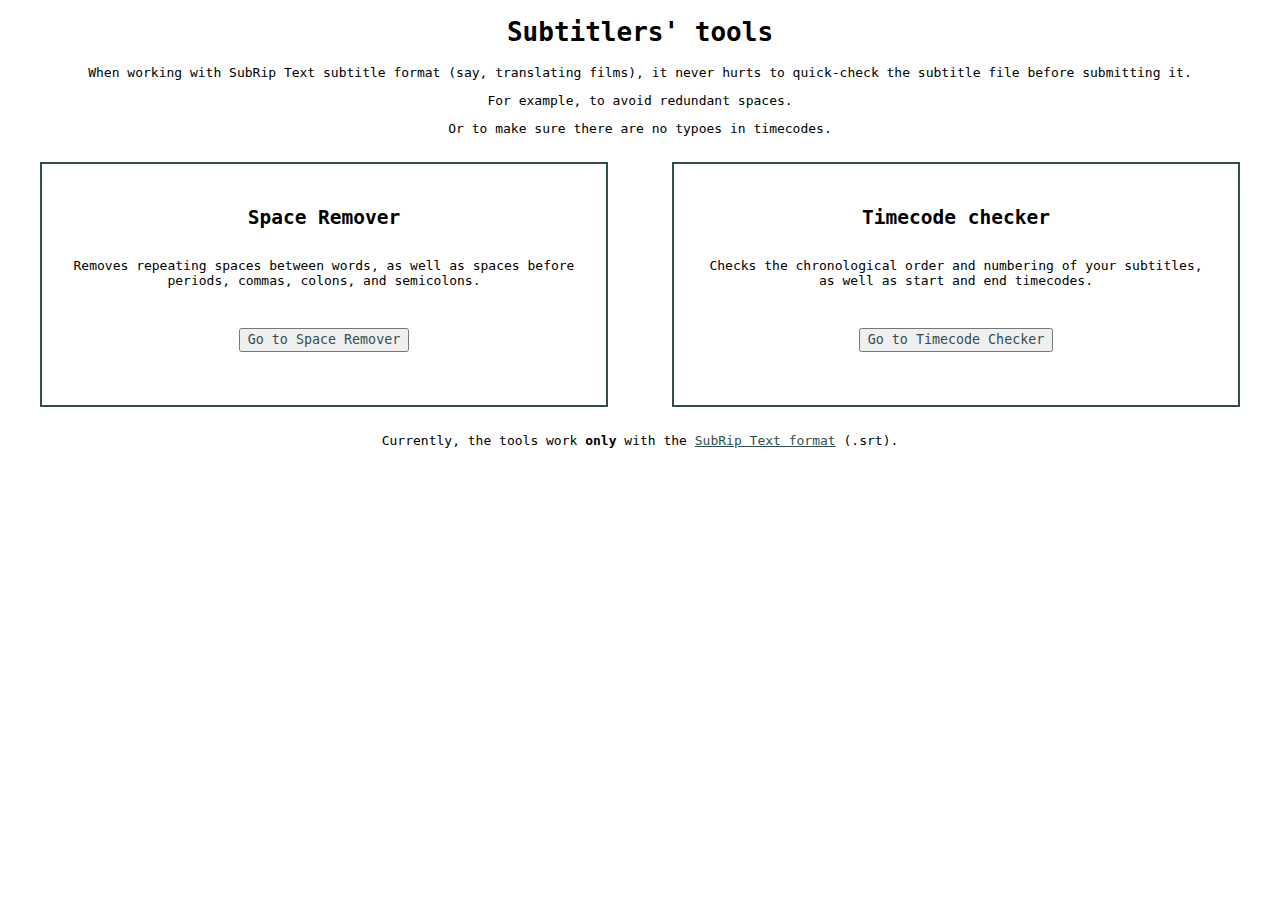
==== index.html @ d63346fd "bring together subtitle regex tools, create index.html linking to the tool pages" ====
<!DOCTYPE html>
<html lang="en">
<head>
    <meta charset="UTF-8">
    <meta name="viewport" content="width=device-width, initial-scale=1.0">
    <title>Subtitlers' Tools</title>
    <link rel="stylesheet" href="style.css">
</head>
<body>
    <header>
        <h1>Subtitlers' tools</h1>
        <p>When working with SubRip Text subtitle format (say, translating films), it never hurts to quick-check the subtitle file before submitting it.</p>
        <p>For example, to avoid redundant spaces.</p>
        <p>Or to make sure there are no typoes in timecodes.</p>
    </header>
    <main>
        <section class="card">
            <h2>Space Remover</h2>
            <p>Removes repeating spaces between words, as well as spaces before periods, commas, colons, and semicolons.</p>
            <button><a href="/space-remover.html">Go to Space Remover</a></button>
        </section>
            
        <section class="card">
            <h2>Timecode checker</h2>
            <p>Checks the chronological order and numbering of your subtitles, as well as start and end timecodes.</p>
            <button><a href="/timecode-checker.html">Go to Timecode Checker</a></button>
        </section>
    </main>
    <footer>
        <p>Currently, the tools work <strong>only</strong> with the <a href="https://en.wikipedia.org/wiki/SubRip" target="_blank" rel="noopener noreferrer">SubRip Text format</a> (.srt).</p>
    </footer>
</body>
</html>
---- style.css ----
* {
    font-family: monospace;
    box-sizing: border-box;
}
header, footer {
    text-align: center;
    padding: 0 2em;
}
main {
    display: flex;
    flex-wrap: wrap;
    justify-content: space-between;
    margin: 2em auto;
}
section {
    display: flex;
    flex-direction: column;
    justify-content: start;
    width: 45%;
    margin: 0 calc(10% / 4);
    text-align: center;
}
.card {
    border: 2px solid darkslategrey;
    padding: 2em;
    justify-content: space-evenly;
}
label, .label {
    margin: 0 0 1em 0;
    font-size: 120%;
}
#checkedOutput {
    height: 100%;
    border: 1px solid rgb(118, 118, 118);
    border-radius: 3px;
    padding: 0 .5em;
}
ul {
    text-align: start;
    padding-inline-start: 1em;
    padding-inline-end: 1em;
    list-style-position: inside;
}
li {
    padding: .5em;
}
button {
    display: block;
    margin: 2em auto;
    padding: .2em .5em;
}
button a {
  text-decoration: none;
}
footer {
    display: flex;
    flex-direction: column;
    align-items: center;
    margin-top: 2em;
}
footer p {
    margin-top: 0;
}
a {
    color: darkslategray;
}
.correct {
    background-color: lightgreen;
}
.error {
    background-color: lightsalmon;
}
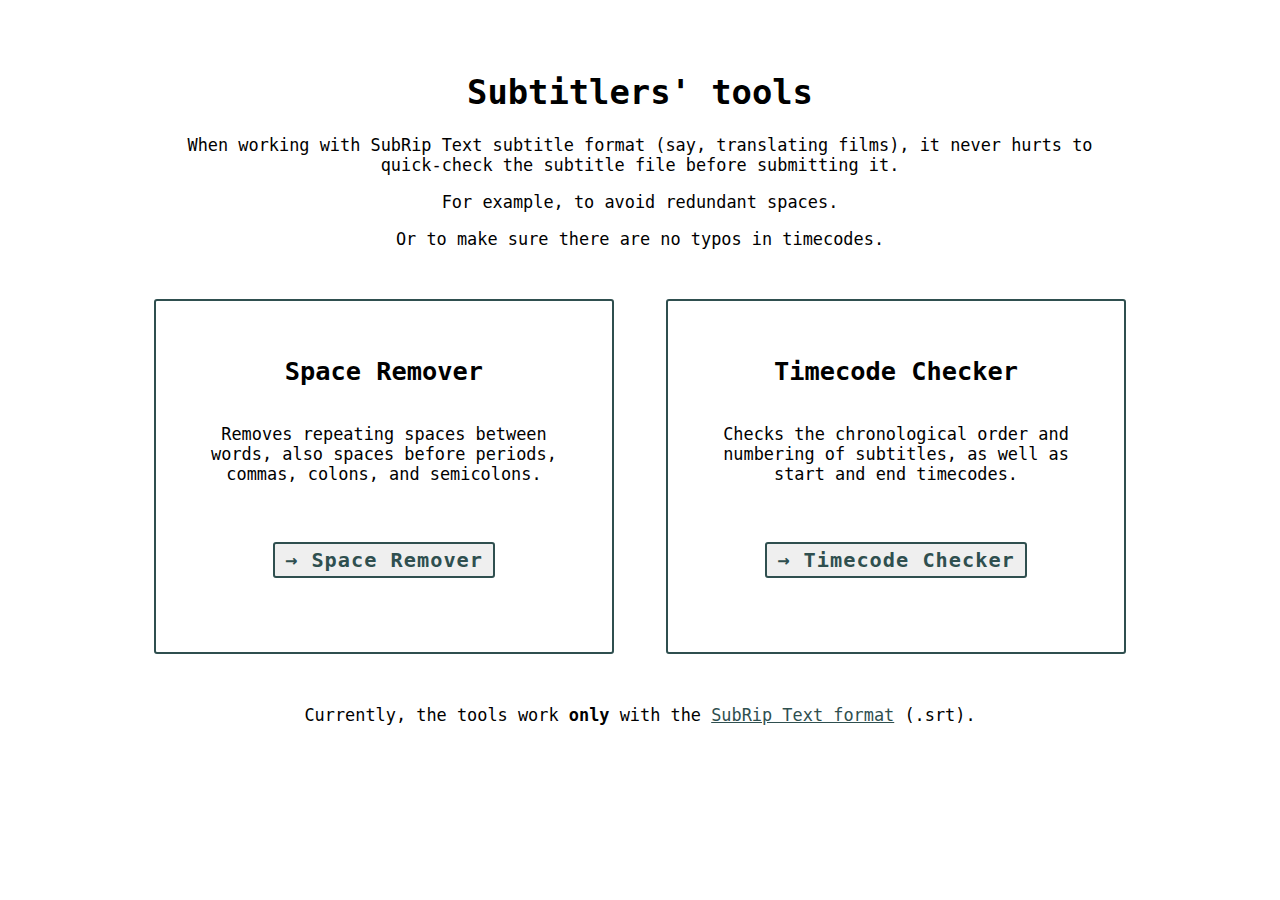
==== commit 6378efd8: "tidy up styling, add media queries" ====
--- a/index.html
+++ b/index.html
@@ -11,19 +11,19 @@
         <h1>Subtitlers' tools</h1>
         <p>When working with SubRip Text subtitle format (say, translating films), it never hurts to quick-check the subtitle file before submitting it.</p>
         <p>For example, to avoid redundant spaces.</p>
-        <p>Or to make sure there are no typoes in timecodes.</p>
+        <p>Or to make sure there are no typos in timecodes.</p>
     </header>
     <main>
         <section class="card">
             <h2>Space Remover</h2>
-            <p>Removes repeating spaces between words, as well as spaces before periods, commas, colons, and semicolons.</p>
-            <button><a href="/space-remover.html">Go to Space Remover</a></button>
+            <p>Removes repeating spaces between words, also spaces before periods, commas, colons, and semicolons.</p>
+            <button><a href="space-remover.html">&rarr; Space Remover</a></button>
         </section>
             
         <section class="card">
-            <h2>Timecode checker</h2>
-            <p>Checks the chronological order and numbering of your subtitles, as well as start and end timecodes.</p>
-            <button><a href="/timecode-checker.html">Go to Timecode Checker</a></button>
+            <h2>Timecode Checker</h2>
+            <p>Checks the chronological order and numbering of subtitles, as well as start and end timecodes.</p>
+            <button><a href="timecode-checker.html">&rarr; Timecode Checker</a></button>
         </section>
     </main>
     <footer>
--- a/style.css
+++ b/style.css
@@ -2,15 +2,22 @@
     font-family: monospace;
     box-sizing: border-box;
 }
+body {
+    width: 95%;
+    margin: auto;
+}
 header, footer {
     text-align: center;
-    padding: 0 2em;
+    padding: 1em 2em;
+}
+header {
+    margin-top: 2em;
 }
 main {
     display: flex;
     flex-wrap: wrap;
     justify-content: space-between;
-    margin: 2em auto;
+    margin: 1em auto;
 }
 section {
     display: flex;
@@ -22,6 +29,7 @@
 }
 .card {
     border: 2px solid darkslategrey;
+    border-radius: 3px;
     padding: 2em;
     justify-content: space-evenly;
 }
@@ -29,9 +37,17 @@
     margin: 0 0 1em 0;
     font-size: 120%;
 }
+textarea {
+    border-image: none;
+    border: 2px solid darkslategrey;
+    border-radius: 3px;
+}
+div#checkedOutput {
+    min-height: 5em;
+}
 #checkedOutput {
     height: 100%;
-    border: 1px solid rgb(118, 118, 118);
+    border: 2px solid darkslategrey;
     border-radius: 3px;
     padding: 0 .5em;
 }
@@ -48,9 +64,20 @@
     display: block;
     margin: 2em auto;
     padding: .2em .5em;
+    border-image: none;
+    border: 2px solid darkslategrey;
+    border-radius: 3px;
+    font-weight: bold;
+    letter-spacing: 1px;
+    color: darkslategrey;
+    font-size: 120%;
 }
 button a {
   text-decoration: none;
+}
+button:hover, button:hover a {
+    background-color: darkslategrey;
+    color: white;
 }
 footer {
     display: flex;
@@ -62,7 +89,7 @@
     margin-top: 0;
 }
 a {
-    color: darkslategray;
+    color: darkslategrey;
 }
 .correct {
     background-color: lightgreen;
@@ -70,3 +97,22 @@
 .error {
     background-color: lightsalmon;
 }
+@media (max-width: 450px) {
+    section {
+        width: 90%;
+        margin: auto;
+    }
+    section:nth-child(1) {
+        margin-bottom: 2em;
+    }
+}
+@media (min-width: 1000px) {
+    body {
+        width: 80%;
+        margin: auto;
+        font-size: 130%;
+    }
+    button {
+        font-size: 120%;
+    }
+}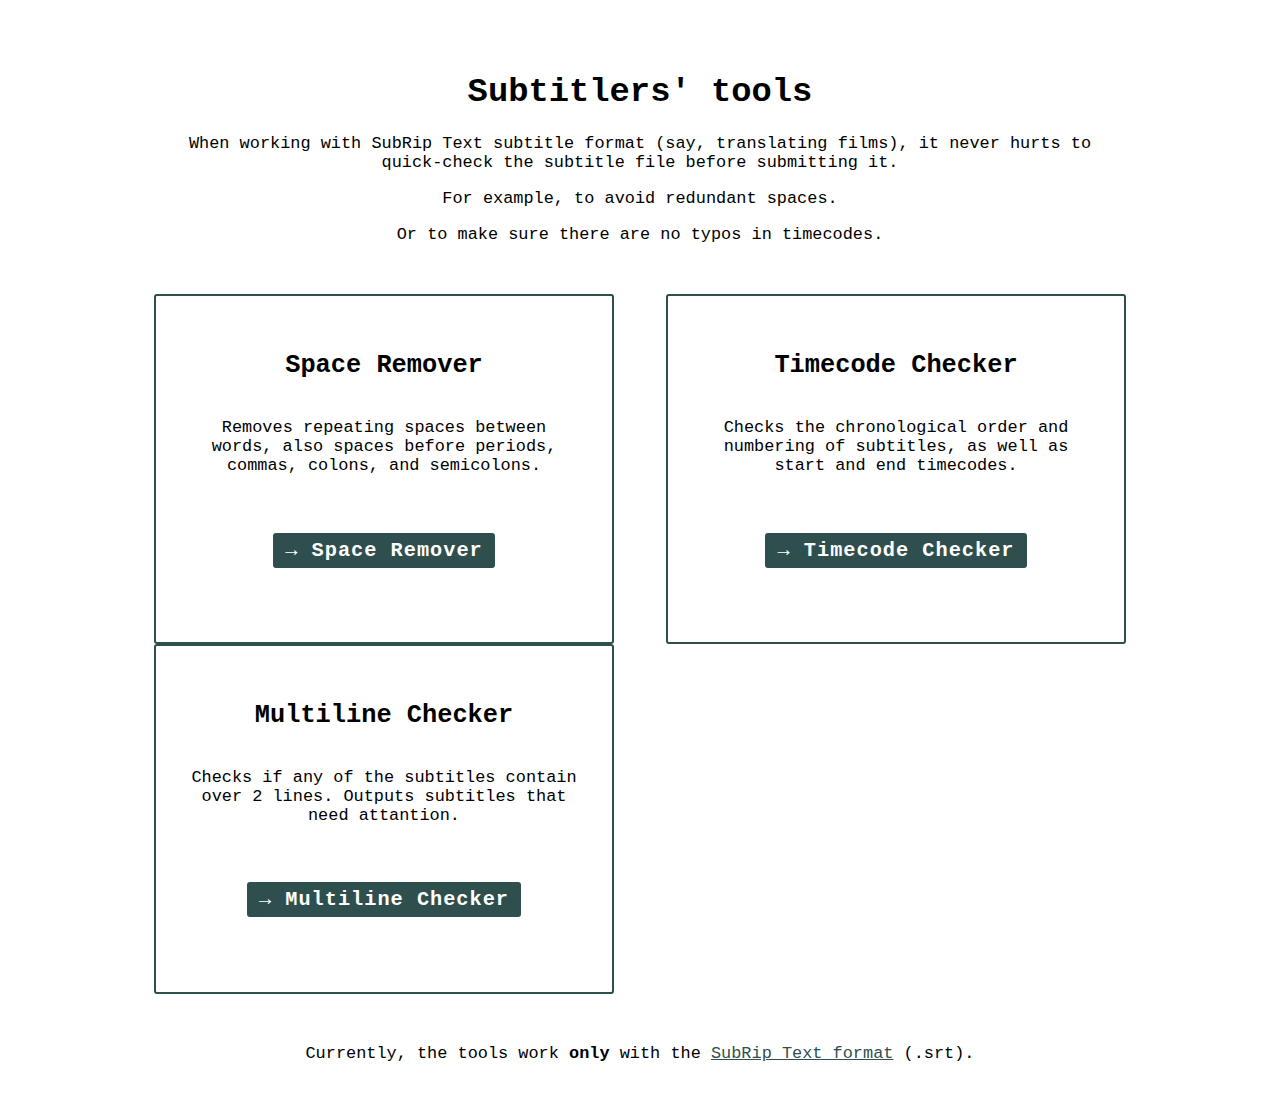
==== commit b482cf55: "make a few minor functional edits, add a card in index.html" ====
--- a/index.html
+++ b/index.html
@@ -25,6 +25,12 @@
             <p>Checks the chronological order and numbering of subtitles, as well as start and end timecodes.</p>
             <button><a href="timecode-checker.html">&rarr; Timecode Checker</a></button>
         </section>
+
+        <section class="card">
+            <h2>Multiline Checker</h2>
+            <p>Checks if any of the subtitles contain over 2 lines. Outputs subtitles that need attantion.</p>
+            <button><a href="multiline-checker.html">&rarr; Multiline Checker</a></button>
+        </section>
     </main>
     <footer>
         <p>Currently, the tools work <strong>only</strong> with the <a href="https://en.wikipedia.org/wiki/SubRip" target="_blank" rel="noopener noreferrer">SubRip Text format</a> (.srt).</p>
--- a/style.css
+++ b/style.css
@@ -69,15 +69,17 @@
     border-radius: 3px;
     font-weight: bold;
     letter-spacing: 1px;
-    color: darkslategrey;
+    background-color: darkslategrey;
+    color: white;
     font-size: 120%;
 }
 button a {
   text-decoration: none;
+  color: white;
 }
 button:hover, button:hover a {
-    background-color: darkslategrey;
-    color: white;
+    background-color: white;
+    color: darkslategrey;
 }
 footer {
     display: flex;
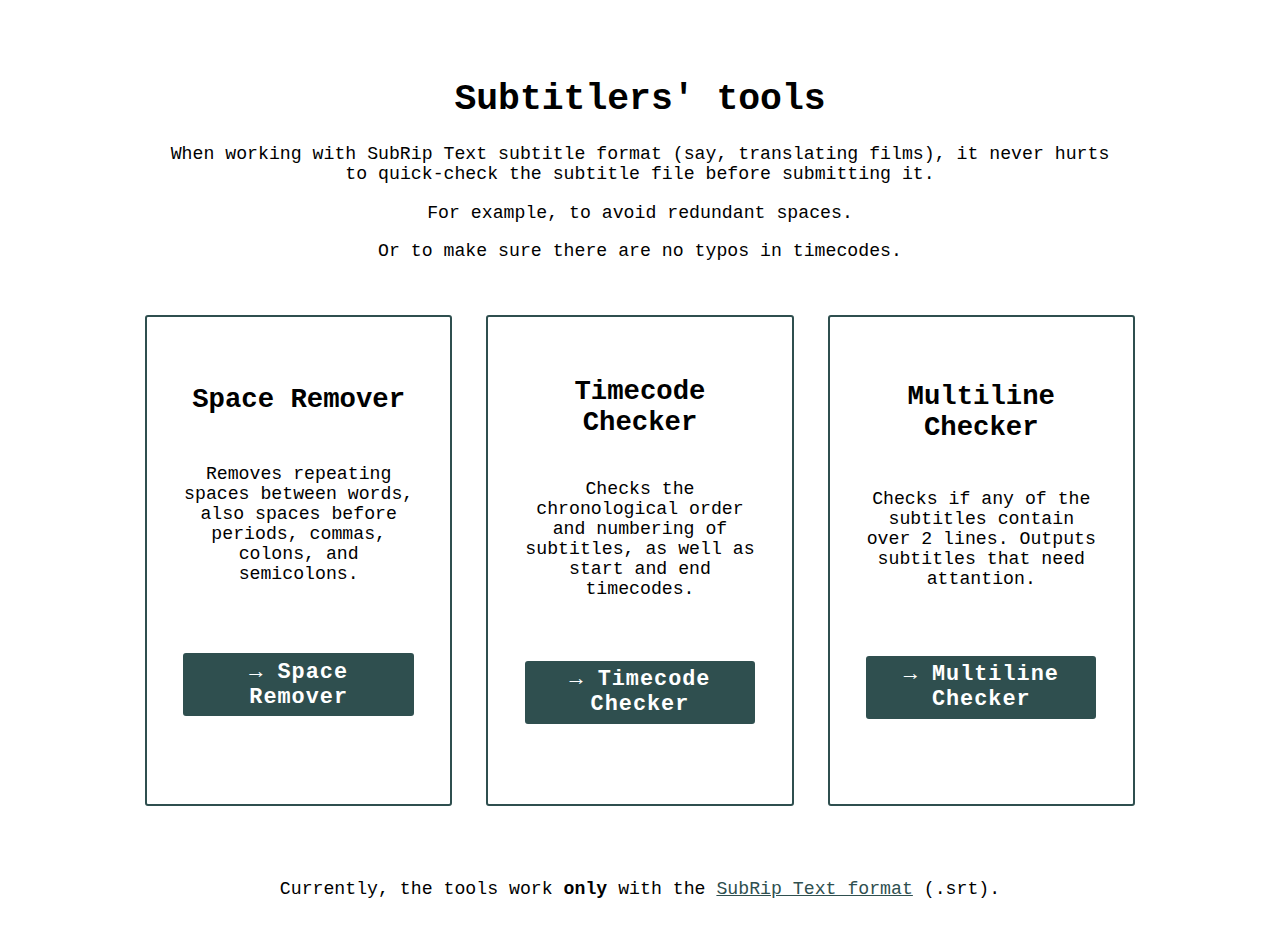
==== commit 4f30b2b7: "adjust media queries" ====
--- a/index.html
+++ b/index.html
@@ -13,7 +13,7 @@
         <p>For example, to avoid redundant spaces.</p>
         <p>Or to make sure there are no typos in timecodes.</p>
     </header>
-    <main>
+    <main class="cards">
         <section class="card">
             <h2>Space Remover</h2>
             <p>Removes repeating spaces between words, also spaces before periods, commas, colons, and semicolons.</p>
--- a/style.css
+++ b/style.css
@@ -3,7 +3,7 @@
     box-sizing: border-box;
 }
 body {
-    width: 95%;
+    width: 90%;
     margin: auto;
 }
 header, footer {
@@ -19,6 +19,9 @@
     justify-content: space-between;
     margin: 1em auto;
 }
+.cards {
+    margin: 0 auto;
+}
 section {
     display: flex;
     flex-direction: column;
@@ -32,6 +35,7 @@
     border-radius: 3px;
     padding: 2em;
     justify-content: space-evenly;
+    margin: 1em auto;
 }
 label, .label {
     margin: 0 0 1em 0;
@@ -100,7 +104,7 @@
     background-color: lightsalmon;
 }
 @media (max-width: 450px) {
-    section {
+    section, .card {
         width: 90%;
         margin: auto;
     }
@@ -108,6 +112,12 @@
         margin-bottom: 2em;
     }
 }
+@media (max-width: 550px) {
+    .card {
+        width: 80%;
+    }
+}
+
 @media (min-width: 1000px) {
     body {
         width: 80%;
@@ -117,4 +127,15 @@
     button {
         font-size: 120%;
     }
+}
+@media (min-width: 1100px) {
+    body {
+        font-size: 140%;
+    }
+    .card {
+        width: 30%;
+    }
+    button {
+        font-size: 120%;
+    }
 }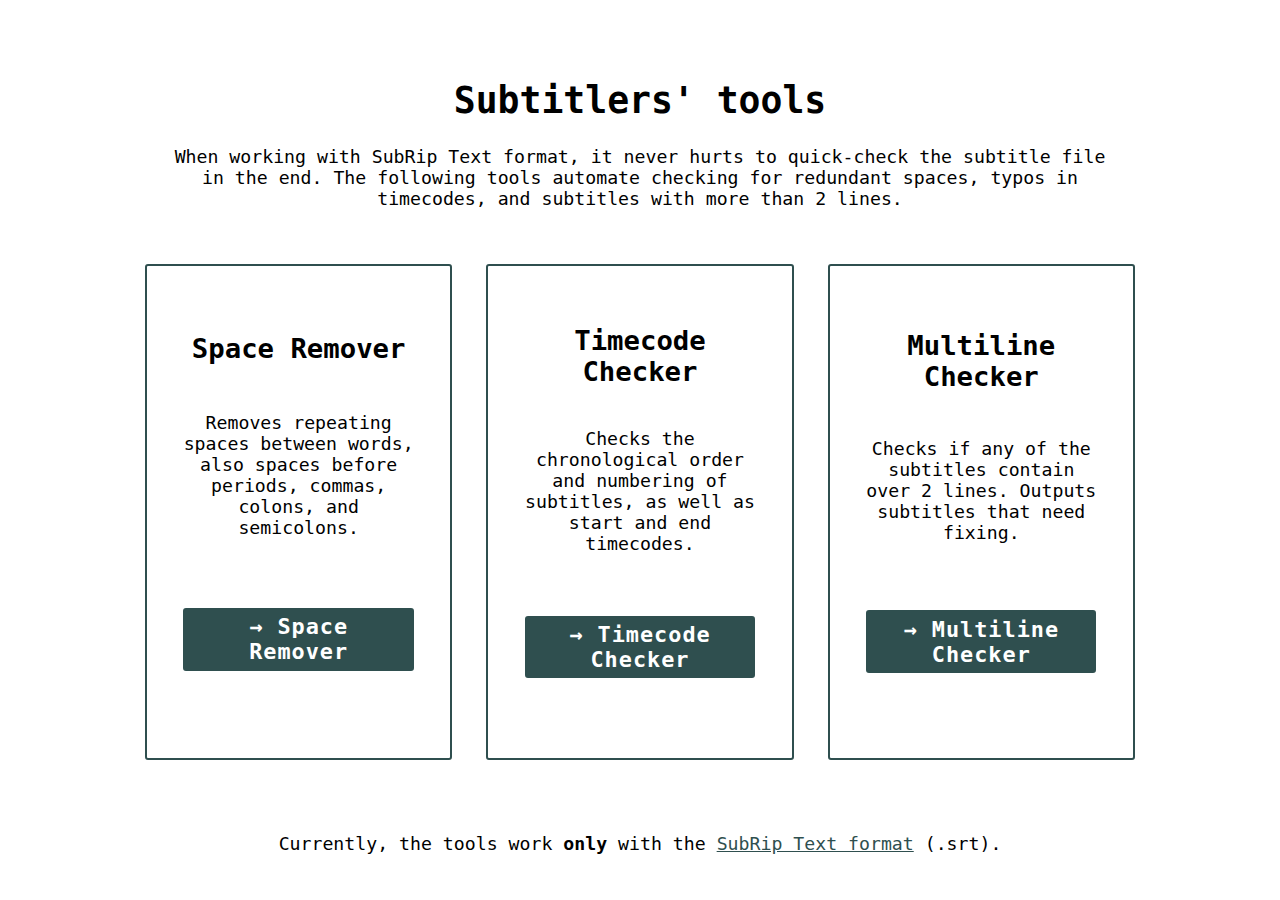
==== commit 37035480: "fix index.html text" ====
--- a/index.html
+++ b/index.html
@@ -9,9 +9,7 @@
 <body>
     <header>
         <h1>Subtitlers' tools</h1>
-        <p>When working with SubRip Text subtitle format (say, translating films), it never hurts to quick-check the subtitle file before submitting it.</p>
-        <p>For example, to avoid redundant spaces.</p>
-        <p>Or to make sure there are no typos in timecodes.</p>
+        <p>When working with SubRip Text format, it never hurts to quick-check the subtitle file in the end. The following tools automate checking for redundant spaces, typos in timecodes, and subtitles with more than 2 lines.</p>
     </header>
     <main class="cards">
         <section class="card">
@@ -28,7 +26,7 @@
 
         <section class="card">
             <h2>Multiline Checker</h2>
-            <p>Checks if any of the subtitles contain over 2 lines. Outputs subtitles that need attantion.</p>
+            <p>Checks if any of the subtitles contain over 2 lines. Outputs subtitles that need fixing.</p>
             <button><a href="multiline-checker.html">&rarr; Multiline Checker</a></button>
         </section>
     </main>
--- a/style.css
+++ b/style.css
@@ -56,12 +56,16 @@
     padding: 0 .5em;
 }
 ul {
-    text-align: start;
     padding-inline-start: 1em;
     padding-inline-end: 1em;
     list-style-position: inside;
 }
-li {
+section ul {
+    text-align: start;
+    
+    
+}
+section ul li {
     padding: .5em;
 }
 button {
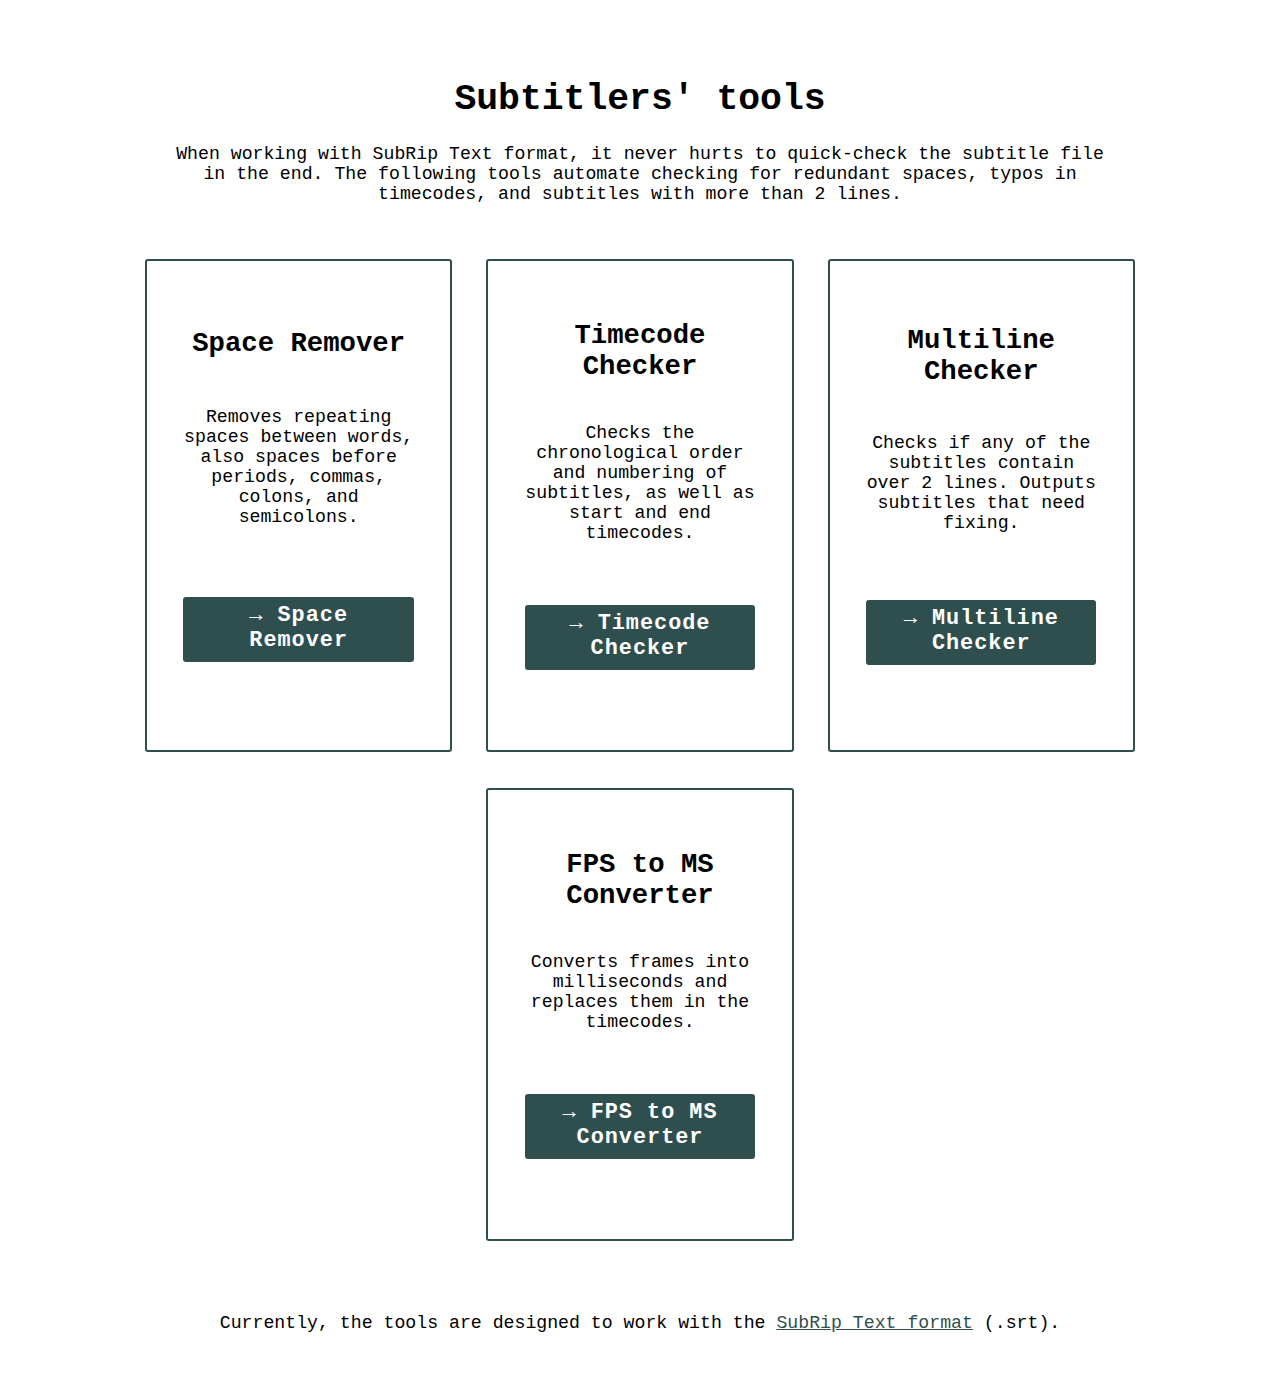
==== commit 67573cef: "add fps to ms converter to the main page" ====
--- a/index.html
+++ b/index.html
@@ -15,23 +15,29 @@
         <section class="card">
             <h2>Space Remover</h2>
             <p>Removes repeating spaces between words, also spaces before periods, commas, colons, and semicolons.</p>
-            <button><a href="space-remover.html">&rarr; Space Remover</a></button>
+            <button><a href="space-remover/space-remover.html">&rarr; Space Remover</a></button>
         </section>
             
         <section class="card">
             <h2>Timecode Checker</h2>
             <p>Checks the chronological order and numbering of subtitles, as well as start and end timecodes.</p>
-            <button><a href="timecode-checker.html">&rarr; Timecode Checker</a></button>
+            <button><a href="timecode-checker/timecode-checker.html">&rarr; Timecode Checker</a></button>
         </section>
 
         <section class="card">
             <h2>Multiline Checker</h2>
             <p>Checks if any of the subtitles contain over 2 lines. Outputs subtitles that need fixing.</p>
-            <button><a href="multiline-checker.html">&rarr; Multiline Checker</a></button>
+            <button><a href="multiline-checker/multiline-checker.html">&rarr; Multiline Checker</a></button>
+        </section>
+
+        <section class="card">
+            <h2>FPS to MS Converter</h2>
+            <p>Converts frames into milliseconds and replaces them in the timecodes.</p>
+            <button><a href="fps-ms-converter/fps-ms-converter.html">&rarr; FPS to MS Converter</a></button>
         </section>
     </main>
     <footer>
-        <p>Currently, the tools work <strong>only</strong> with the <a href="https://en.wikipedia.org/wiki/SubRip" target="_blank" rel="noopener noreferrer">SubRip Text format</a> (.srt).</p>
+        <p>Currently, the tools are designed to work with the <a href="https://en.wikipedia.org/wiki/SubRip" target="_blank" rel="noopener noreferrer">SubRip Text format</a> (.srt).</p>
     </footer>
 </body>
 </html>--- a/style.css
+++ b/style.css
@@ -13,6 +13,26 @@
 header {
     margin-top: 2em;
 }
+.fps-section {
+    padding: 0.5rem 1.5rem 1.5rem;
+    border: 2px solid darkslategrey;
+    border-radius: 3px;
+    background-image: repeating-linear-gradient(45deg, darkslategrey, darkslategrey 5px, darkslategrey 7px, white 7px, white 9px);
+}
+.fps-section h2 {
+    background-color: white;
+    border: 2px solid darkslategrey;
+    border-radius: 3px;
+    font-weight: 400;
+    width: fit-content;
+    margin: 0.8rem auto;
+    padding: 0.5rem 1.5rem 0.8rem;
+}
+#framerate-input {
+    border: 2px solid darkslategrey;
+    border-radius: 3px;
+}
+
 main {
     display: flex;
     flex-wrap: wrap;
@@ -55,15 +75,11 @@
     border-radius: 3px;
     padding: 0 .5em;
 }
-ul {
+section ul {
     padding-inline-start: 1em;
     padding-inline-end: 1em;
     list-style-position: inside;
-}
-section ul {
     text-align: start;
-    
-    
 }
 section ul li {
     padding: .5em;
@@ -71,7 +87,7 @@
 button {
     display: block;
     margin: 2em auto;
-    padding: .2em .5em;
+    padding: .2em .5em .3em;
     border-image: none;
     border: 2px solid darkslategrey;
     border-radius: 3px;
@@ -81,13 +97,28 @@
     color: white;
     font-size: 120%;
 }
+button>p {
+    margin: 0;
+}
 button a {
-  text-decoration: none;
-  color: white;
+    text-decoration: none;
+    color: white;
 }
-button:hover, button:hover a {
+button:hover, button:hover a, button:active a, button:hover p, button:active p {
     background-color: white;
     color: darkslategrey;
+}
+button:active {
+    background: repeating-linear-gradient(45deg, white, white 5px, white 7px, darkslategrey 7px, darkslategrey 9px);
+}
+#comment {
+    text-align: center;
+    width: auto;
+    padding: .5em;
+    margin: 1em auto;
+}
+.hidden {
+    display: none;
 }
 footer {
     display: flex;
@@ -108,11 +139,17 @@
     background-color: lightsalmon;
 }
 @media (max-width: 450px) {
+    main {
+        flex-direction: column;
+    }
     section, .card {
         width: 90%;
         margin: auto;
     }
     section:nth-child(1) {
+        margin-bottom: 2em;
+    }
+    .card:nth-child(1), .card:nth-child(2) {
         margin-bottom: 2em;
     }
 }
@@ -126,6 +163,8 @@
     body {
         width: 80%;
         margin: auto;
+    }
+    body:not(div#checkedOutput) {
         font-size: 130%;
     }
     button {
@@ -133,7 +172,7 @@
     }
 }
 @media (min-width: 1100px) {
-    body {
+    body:not(div#checkedOutput) {
         font-size: 140%;
     }
     .card {
@@ -142,4 +181,4 @@
     button {
         font-size: 120%;
     }
-}+}
